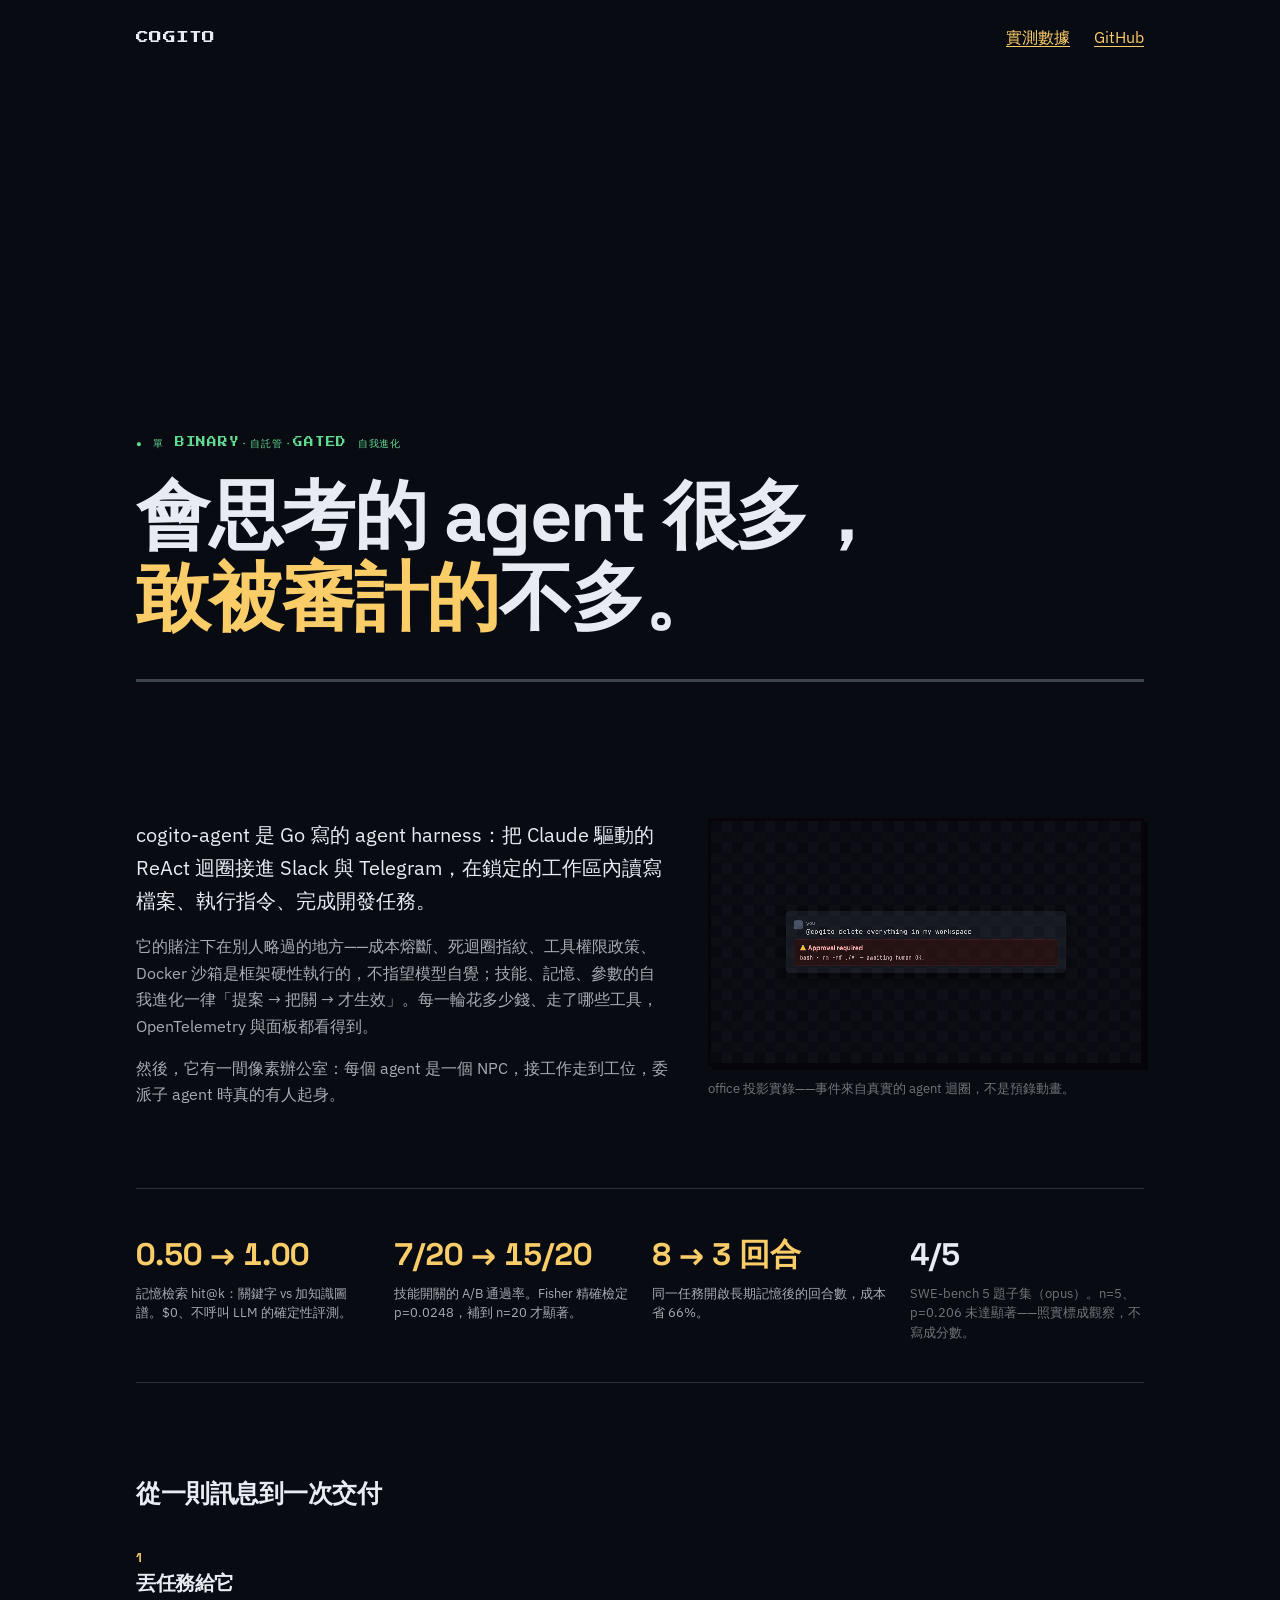
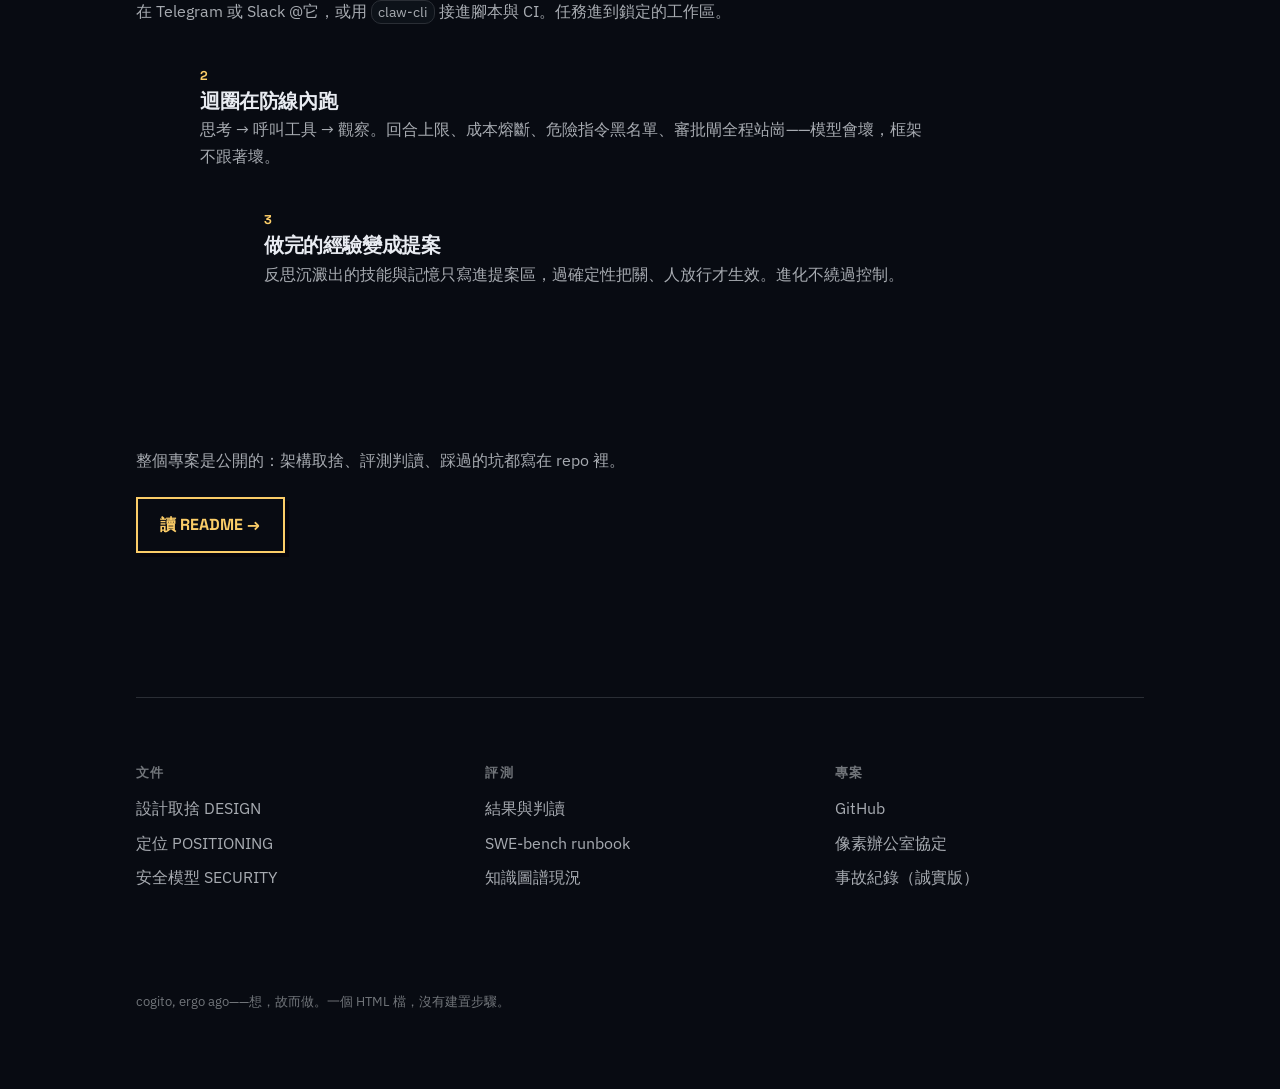
==== site/index.html @ 7ecd6b80 "feat(site): GitHub Pages 落地頁——studied-DNA 自 munderdiffl.in，內容全是實測數字 hallmark study 流程：抓官網 HTML + 54K" ====
<!DOCTYPE html>
<html lang="zh-Hant">
<head>
<meta charset="utf-8">
<meta name="viewport" content="width=device-width, initial-scale=1, viewport-fit=cover">
<title>cogito-agent — 想，故而做</title>
<meta name="description" content="Go 寫的單 binary 自託管 agent harness：安全控制與可觀測評測見長，Slack/Telegram 進駐，附像素辦公室投影。">
<link rel="icon" href="assets/avatar.png">
<link rel="preconnect" href="https://fonts.googleapis.com">
<link rel="preconnect" href="https://fonts.gstatic.com" crossorigin>
<link href="https://fonts.googleapis.com/css2?family=Space+Grotesk:wght@500;700&family=IBM+Plex+Sans:ital,wght@0,400;0,600;1,400&family=Press+Start+2P&display=swap" rel="stylesheet">
<link rel="stylesheet" href="tokens.css">
<style>
/* Hallmark · macrostructure: Marquee Hero · theme: studied-DNA (source: https://munderdiffl.in/)
 * 完整 stamp 見 tokens.css 頂部 */
* { box-sizing: border-box; }
html { overflow-x: clip; }
body {
  overflow-x: clip;
  margin: 0;
  background: var(--color-paper);
  color: var(--color-ink);
  font-family: var(--font-body);
  font-weight: 400;
  font-size: var(--text-base);
  line-height: 1.65;
}
.wrap { max-width: var(--maxw); margin-inline: auto; padding-inline: var(--page-gutter); }
a { color: var(--color-accent); text-decoration-thickness: 1px; text-underline-offset: 3px; }
a:hover { color: var(--color-accent-deep); }
:focus-visible { outline: 2px solid var(--color-focus); outline-offset: 3px; }
img { max-width: 100%; height: auto; }
h1, h2, h3 { font-family: var(--font-display); letter-spacing: -0.02em; line-height: 1.12; text-wrap: balance; overflow-wrap: anywhere; min-width: 0; }

/* ── N1 導覽（本頁只有兩個目的地，N1 是誠實的選擇）── */
.nav { display: flex; align-items: center; justify-content: space-between; gap: var(--space-lg); padding-block: var(--space-lg); }
.wordmark { font-family: var(--font-outlier); font-size: var(--text-sm); color: var(--color-ink); text-decoration: none; letter-spacing: 0.02em; }
.wordmark:hover { color: var(--color-accent); }
.nav ul { display: flex; gap: var(--space-lg); list-style: none; margin: 0; padding: 0; }
.nav a { white-space: nowrap; }

/* ── Marquee hero：宣言即版面 ── */
.hero { min-height: 72dvh; display: grid; align-content: end; padding-block: var(--space-2xl) var(--space-xl); }
.hero .status { font-family: var(--font-outlier); font-size: 0.6rem; color: var(--color-ok); letter-spacing: 0.08em; margin: 0 0 var(--space-lg); }
.hero h1 { font-size: var(--text-display); font-weight: 700; margin: 0; max-width: 22ch; }
.hero h1 em { font-style: normal; color: var(--color-accent); }
.rule-thick { border: 0; border-top: 3px solid var(--color-rule-strong); margin: var(--space-xl) 0 0; }

/* ── 定位 + demo ── */
.pitch { display: grid; gap: var(--space-xl); grid-template-columns: minmax(0, 1.1fr) minmax(0, 0.9fr); align-items: start; padding-block: var(--space-3xl) var(--space-2xl); }
.pitch p { max-width: 34em; margin: 0 0 var(--space-md); }
.pitch .lead { font-size: var(--text-md); color: var(--color-ink); }
.pitch .muted { color: var(--color-muted); }
.office { margin: 0; }
.office img { display: block; border: var(--px-border); box-shadow: var(--px-shadow); image-rendering: pixelated; border-radius: 0; }
.office figcaption { font-size: var(--text-sm); color: var(--color-faint); padding-top: var(--space-sm); }

/* ── T4 數據帶：真數字 + 保留註記 ── */
.stats { border-block: 1px solid var(--color-rule); padding-block: var(--space-xl); display: grid; grid-template-columns: repeat(4, minmax(0, 1fr)); gap: var(--space-lg); font-variant-numeric: tabular-nums; }
.stats b { display: block; font-family: var(--font-display); font-size: var(--text-xl); font-weight: 700; color: var(--color-ink); }
.stats .up { color: var(--color-accent); }
.stats span { display: block; font-size: var(--text-sm); color: var(--color-muted); margin-top: var(--space-2xs); line-height: 1.5; }
.stats .note { color: var(--color-faint); }

/* ── F4 三步驟（真序列，容許編號）── */
.steps-wrap { padding-block: var(--space-3xl); }
.steps-wrap h2 { font-size: var(--text-lg); margin: 0 0 var(--space-xl); }
.steps { list-style: none; margin: 0; padding: 0; display: grid; gap: var(--space-xl); }
.steps li { display: grid; gap: var(--space-2xs); max-width: 46em; }
.steps .stage { font-family: var(--font-display); font-weight: 700; color: var(--color-accent); font-size: var(--text-sm); letter-spacing: 0.04em; }
.steps h3 { font-size: var(--text-md); margin: 0; }
.steps p { margin: 0; color: var(--color-muted); }
.steps li:nth-child(2) { margin-inline-start: clamp(0rem, 6vw, 4rem); } /* 刻意不對齊：節奏不是模板 */
.steps li:nth-child(3) { margin-inline-start: clamp(0rem, 12vw, 8rem); }
.steps code { font-family: var(--font-body); background: var(--color-paper-2); border: 1px solid var(--color-rule); border-radius: var(--radius-sm); padding: 0.1em 0.4em; font-size: 0.9em; }

/* ── C1 CTA ── */
.cta-band { padding-block: var(--space-2xl) var(--space-4xl); display: grid; gap: var(--space-lg); justify-items: start; }
.cta-band p { margin: 0; color: var(--color-muted); max-width: 38em; }
.cta-outline { display: inline-flex; align-items: center; gap: 0.5em; padding: 0.8rem 1.4rem; min-height: 44px; border: 2px solid var(--color-accent); color: var(--color-accent); font-family: var(--font-display); font-weight: 700; text-decoration: none; white-space: nowrap; box-shadow: var(--px-shadow); transition: transform var(--dur-micro) var(--ease-out), background-color var(--dur-short) var(--ease-out); }
.cta-outline:hover { background: var(--color-accent-soft); color: var(--color-accent); transform: translateY(-1px); }
.cta-outline:active { transform: translateY(1px); }

/* ── Ft3 footer（真實文件 sitemap；無社群圖示列）── */
.foot { border-top: 1px solid var(--color-rule); padding-block: var(--space-2xl); display: grid; grid-template-columns: repeat(3, minmax(0, 1fr)); gap: var(--space-xl); }
.foot .caps { font-size: var(--text-sm); letter-spacing: 0.1em; text-transform: uppercase; color: var(--color-faint); margin: 0 0 var(--space-sm); font-weight: 600; }
.foot ul { list-style: none; margin: 0; padding: 0; display: grid; gap: var(--space-xs); }
.foot a { color: var(--color-muted); text-decoration: none; }
.foot a:hover { color: var(--color-accent); text-decoration: underline; }
.colophon { padding-block: var(--space-lg) var(--space-2xl); color: var(--color-faint); font-size: var(--text-sm); }

/* ── 一次開場 stagger（唯一的進場動畫）── */
.reveal { opacity: 0; transform: translateY(8px); animation: reveal var(--dur-long) var(--ease-out) forwards; animation-delay: calc(var(--i, 0) * 70ms); }
@keyframes reveal { to { opacity: 1; transform: none; } }
@media (prefers-reduced-motion: reduce) {
  *, *::before, *::after { animation-duration: 150ms !important; animation-iteration-count: 1 !important; transition-duration: 150ms !important; }
  .reveal { animation: reveal-r 150ms linear forwards; }
  @keyframes reveal-r { to { opacity: 1; transform: none; } }
}

/* ── 響應（320/375/414/768 驗過的收斂）── */
@media (max-width: 60rem) {
  .pitch { grid-template-columns: minmax(0, 1fr); }
  .stats { grid-template-columns: repeat(2, minmax(0, 1fr)); }
  .steps li:nth-child(2), .steps li:nth-child(3) { margin-inline-start: 0; }
}
@media (max-width: 40rem) {
  .hero { min-height: 60dvh; }
  .stats { grid-template-columns: minmax(0, 1fr); }
  .foot { grid-template-columns: minmax(0, 1fr); }
  .nav ul { gap: var(--space-md); }
}
</style>
</head>
<body>
<header class="wrap">
  <nav class="nav" aria-label="主導覽">
    <a class="wordmark" href="#top">COGITO</a>
    <ul>
      <li><a href="#eval">實測數據</a></li>
      <li><a href="https://github.com/SIMPLYBOYS/cogito-agent">GitHub</a></li>
    </ul>
  </nav>
</header>

<main id="top">
  <section class="hero wrap reveal" style="--i:0">
    <p class="status">● 單 BINARY・自託管・GATED 自我進化</p>
    <h1>會思考的 agent 很多，<br><em>敢被審計的</em>不多。</h1>
    <hr class="rule-thick">
  </section>

  <section class="pitch wrap">
    <div class="reveal" style="--i:1">
      <p class="lead">cogito-agent 是 Go 寫的 agent harness：把 Claude 驅動的 ReAct 迴圈接進 Slack 與 Telegram，在鎖定的工作區內讀寫檔案、執行指令、完成開發任務。</p>
      <p class="muted">它的賭注下在別人略過的地方——成本熔斷、死迴圈指紋、工具權限政策、Docker 沙箱是框架硬性執行的，不指望模型自覺；技能、記憶、參數的自我進化一律「提案 → 把關 → 才生效」。每一輪花多少錢、走了哪些工具，OpenTelemetry 與面板都看得到。</p>
      <p class="muted">然後，它有一間像素辦公室：每個 agent 是一個 NPC，接工作走到工位，委派子 agent 時真的有人起身。</p>
    </div>
    <figure class="office reveal" style="--i:2">
      <img src="assets/brag.gif" alt="像素辦公室投影：多個 NPC 員工在辦公室內走動、入座工位、開會" width="820" height="461" loading="lazy">
      <figcaption>office 投影實錄——事件來自真實的 agent 迴圈，不是預錄動畫。</figcaption>
    </figure>
  </section>

  <section id="eval" class="wrap">
    <div class="stats reveal" style="--i:3">
      <div><b class="up">0.50 → 1.00</b><span>記憶檢索 hit@k：關鍵字 vs 加知識圖譜。$0、不呼叫 LLM 的確定性評測。</span></div>
      <div><b class="up">7/20 → 15/20</b><span>技能開關的 A/B 通過率。Fisher 精確檢定 p=0.0248，補到 n=20 才顯著。</span></div>
      <div><b class="up">8 → 3 回合</b><span>同一任務開啟長期記憶後的回合數，成本省 66%。</span></div>
      <div><b>4/5</b><span class="note">SWE-bench 5 題子集（opus）。n=5、p=0.206 未達顯著——照實標成觀察，不寫成分數。</span></div>
    </div>
  </section>

  <section class="steps-wrap wrap">
    <h2 class="reveal" style="--i:4">從一則訊息到一次交付</h2>
    <ol class="steps">
      <li class="reveal" style="--i:5"><span class="stage">1</span><h3>丟任務給它</h3><p>在 Telegram 或 Slack @它，或用 <code>claw-cli</code> 接進腳本與 CI。任務進到鎖定的工作區。</p></li>
      <li class="reveal" style="--i:6"><span class="stage">2</span><h3>迴圈在防線內跑</h3><p>思考 → 呼叫工具 → 觀察。回合上限、成本熔斷、危險指令黑名單、審批閘全程站崗——模型會壞，框架不跟著壞。</p></li>
      <li class="reveal" style="--i:7"><span class="stage">3</span><h3>做完的經驗變成提案</h3><p>反思沉澱出的技能與記憶只寫進提案區，過確定性把關、人放行才生效。進化不繞過控制。</p></li>
    </ol>
  </section>

  <section class="cta-band wrap">
    <p class="reveal" style="--i:8">整個專案是公開的：架構取捨、評測判讀、踩過的坑都寫在 repo 裡。</p>
    <a class="cta-outline reveal" style="--i:9" href="https://github.com/SIMPLYBOYS/cogito-agent">讀 README →</a>
  </section>
</main>

<footer class="wrap">
  <div class="foot">
    <div>
      <p class="caps">文件</p>
      <ul>
        <li><a href="https://github.com/SIMPLYBOYS/cogito-agent/blob/main/DESIGN.md">設計取捨 DESIGN</a></li>
        <li><a href="https://github.com/SIMPLYBOYS/cogito-agent/blob/main/POSITIONING.md">定位 POSITIONING</a></li>
        <li><a href="https://github.com/SIMPLYBOYS/cogito-agent/blob/main/SECURITY.md">安全模型 SECURITY</a></li>
      </ul>
    </div>
    <div>
      <p class="caps">評測</p>
      <ul>
        <li><a href="https://github.com/SIMPLYBOYS/cogito-agent/blob/main/docs/eval-results.md">結果與判讀</a></li>
        <li><a href="https://github.com/SIMPLYBOYS/cogito-agent/blob/main/docs/swebench-runbook.md">SWE-bench runbook</a></li>
        <li><a href="https://github.com/SIMPLYBOYS/cogito-agent/blob/main/docs/kg-status.md">知識圖譜現況</a></li>
      </ul>
    </div>
    <div>
      <p class="caps">專案</p>
      <ul>
        <li><a href="https://github.com/SIMPLYBOYS/cogito-agent">GitHub</a></li>
        <li><a href="https://github.com/SIMPLYBOYS/cogito-agent/blob/main/docs/office-protocol.md">像素辦公室協定</a></li>
        <li><a href="https://github.com/SIMPLYBOYS/cogito-agent/blob/main/docs/incident-blacklist-bypass.md">事故紀錄（誠實版）</a></li>
      </ul>
    </div>
  </div>
  <p class="colophon wrap-inner">cogito, ergo ago——想，故而做。一個 HTML 檔，沒有建置步驟。</p>
</footer>
</body>
</html>
---- site/tokens.css ----
/* Hallmark · macrostructure: Marquee Hero · H1 knobs: size=xl, alignment=left-bias, underlay=rule-below
 * nav: N1 (2 destinations) · footer: Ft3 (genuine doc sitemap) · sections: T4 + F4 + C1
 * theme: studied-DNA (source: url) · source-url: https://munderdiffl.in/
 * observed-fonts: Space Grotesk + Inter + JetBrains Mono + pixel trio → 收斂為 Space Grotesk + IBM Plex Sans + Press Start 2P (2+1)
 * observed-paper: #0A0D14 → oklch(15% 0.015 260) · observed-accent: #FFCA54 → oklch(87% 0.13 85)
 * rhythm: unknown (URL mode) · studied: yes · DNA-source: public reference for user's own project
 * Hallmark · pre-emit critique: P4 H4 E4 S5 R4 V4
 */
:root {
  color-scheme: dark;
  /* 紙面層（DNA 深藍黑，OKLCH 化） */
  --color-paper:    oklch(15% 0.015 260);
  --color-paper-2:  oklch(18% 0.016 260);
  --color-paper-3:  oklch(22% 0.018 260);
  --color-rule:     oklch(30% 0.014 260);
  --color-rule-strong: oklch(38% 0.016 260);
  --color-ink:      oklch(94% 0.008 260);
  --color-muted:    oklch(74% 0.010 260);
  --color-faint:    oklch(56% 0.010 260);
  /* 琥珀錨點（DNA #FFCA54） */
  --color-accent:      oklch(87% 0.130 85);
  --color-accent-deep: oklch(78% 0.140 80);
  --color-accent-ink:  oklch(17% 0.020 85);
  --color-accent-soft: oklch(87% 0.130 85 / 0.10);
  --color-accent-line: oklch(87% 0.130 85 / 0.38);
  --color-ok:          oklch(80% 0.150 155);
  --color-focus:       oklch(87% 0.150 85);
  /* 像素手法：硬偏移影（DNA 的 3px 3px 0）與粗邊 */
  --px-border: 3px solid oklch(12% 0.02 300);
  --px-shadow: 4px 4px 0 oklch(12% 0.02 300 / 0.9);
  /* 字型（2+1；outlier 僅 wordmark + 狀態章） */
  --font-display: "Space Grotesk", ui-sans-serif, system-ui, sans-serif;
  --font-body:    "IBM Plex Sans", ui-sans-serif, system-ui, sans-serif;
  --font-outlier: "Press Start 2P", monospace;
  /* 字級（1.25 比例；display 遵守 ≤5.25rem 上限） */
  --text-sm:   0.8rem;
  --text-base: 1rem;
  --text-md:   1.25rem;
  --text-lg:   1.5625rem;
  --text-xl:   1.9531rem;
  --text-2xl:  2.4414rem;
  --text-display: clamp(2.5rem, 4.5vw + 1rem, 5rem);
  /* 空間（4pt） */
  --space-2xs: 0.25rem; --space-xs: 0.5rem; --space-sm: 0.75rem; --space-md: 1rem;
  --space-lg: 1.5rem; --space-xl: 2.5rem; --space-2xl: 4rem; --space-3xl: 6rem; --space-4xl: 9rem;
  /* 動效 */
  --ease-out: cubic-bezier(0.16, 1, 0.3, 1);
  --ease-in:  cubic-bezier(0.7, 0, 0.84, 0);
  --dur-micro: 120ms; --dur-short: 220ms; --dur-long: 420ms;
  --radius: 14px; --radius-sm: 10px;
  --maxw: 68rem; --page-gutter: clamp(1rem, 4vw, 2.5rem);
  --z-base: 1; --z-sticky: 200;
}
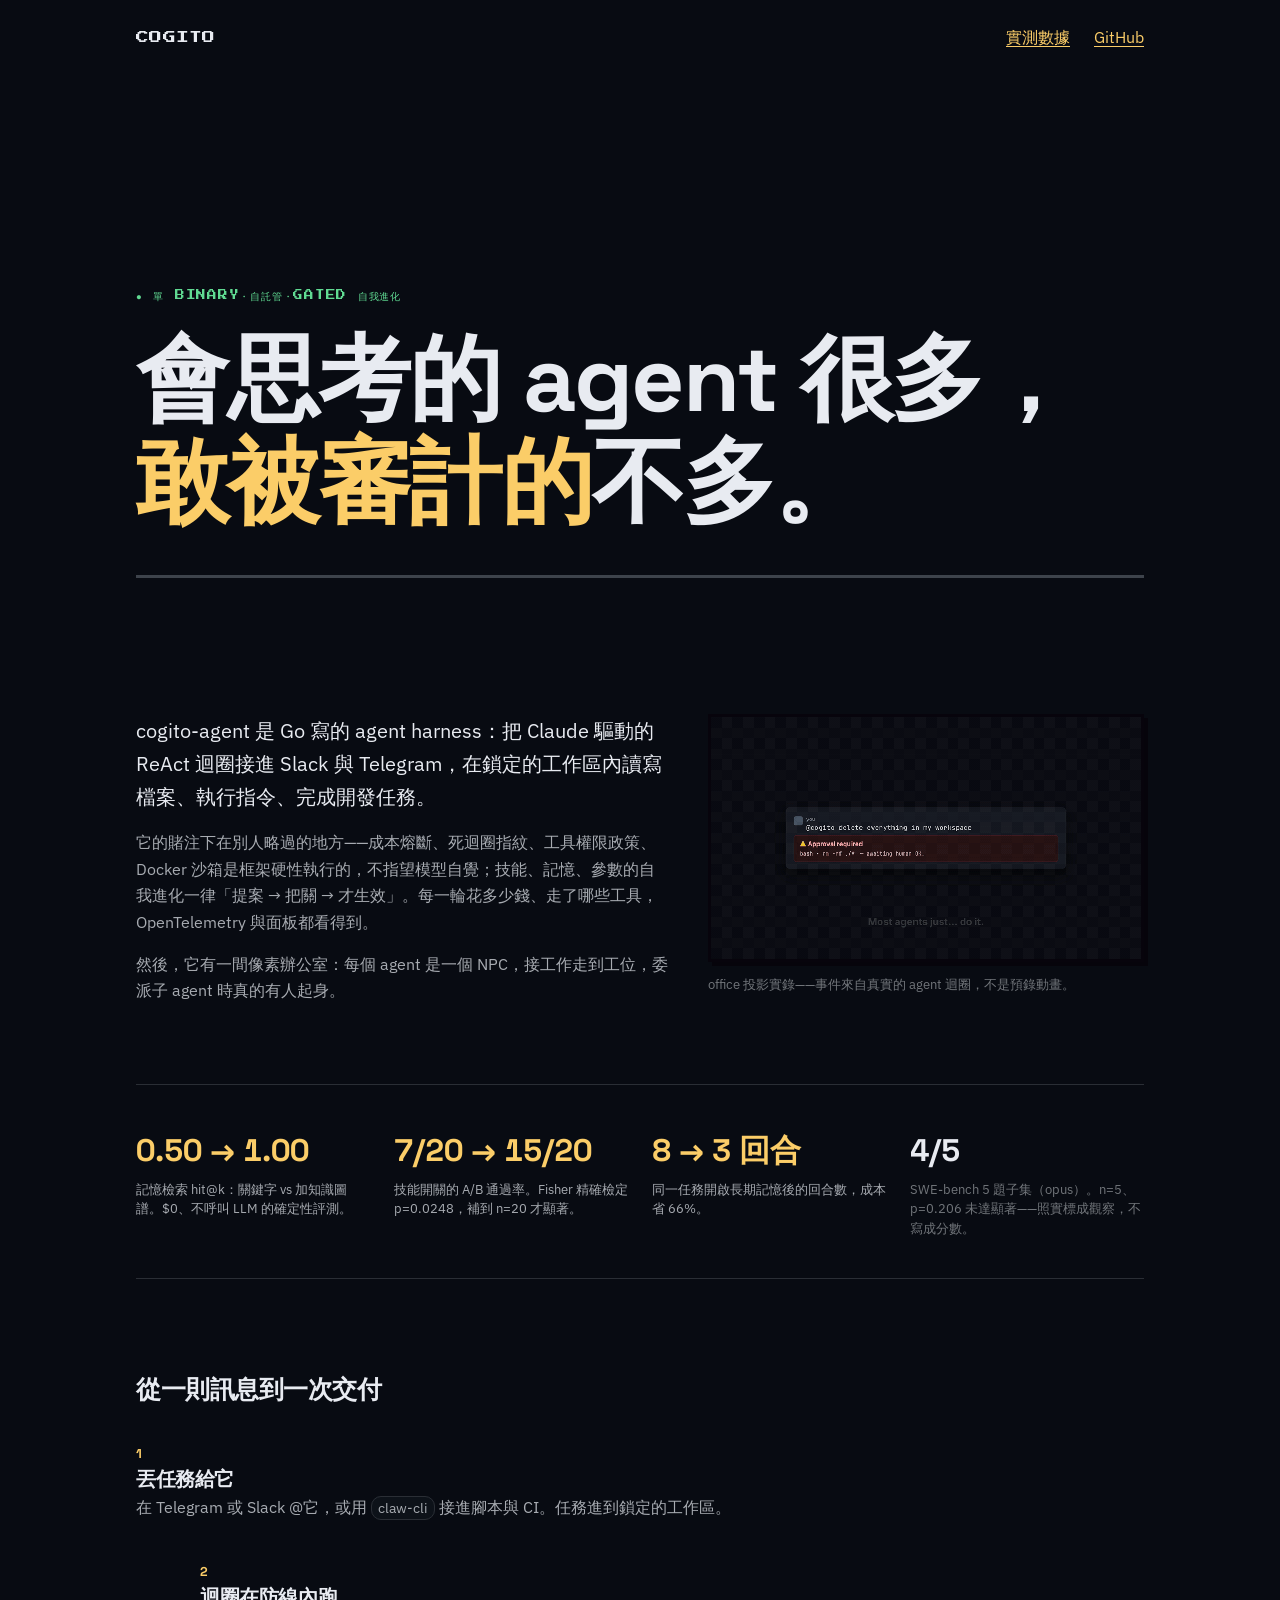
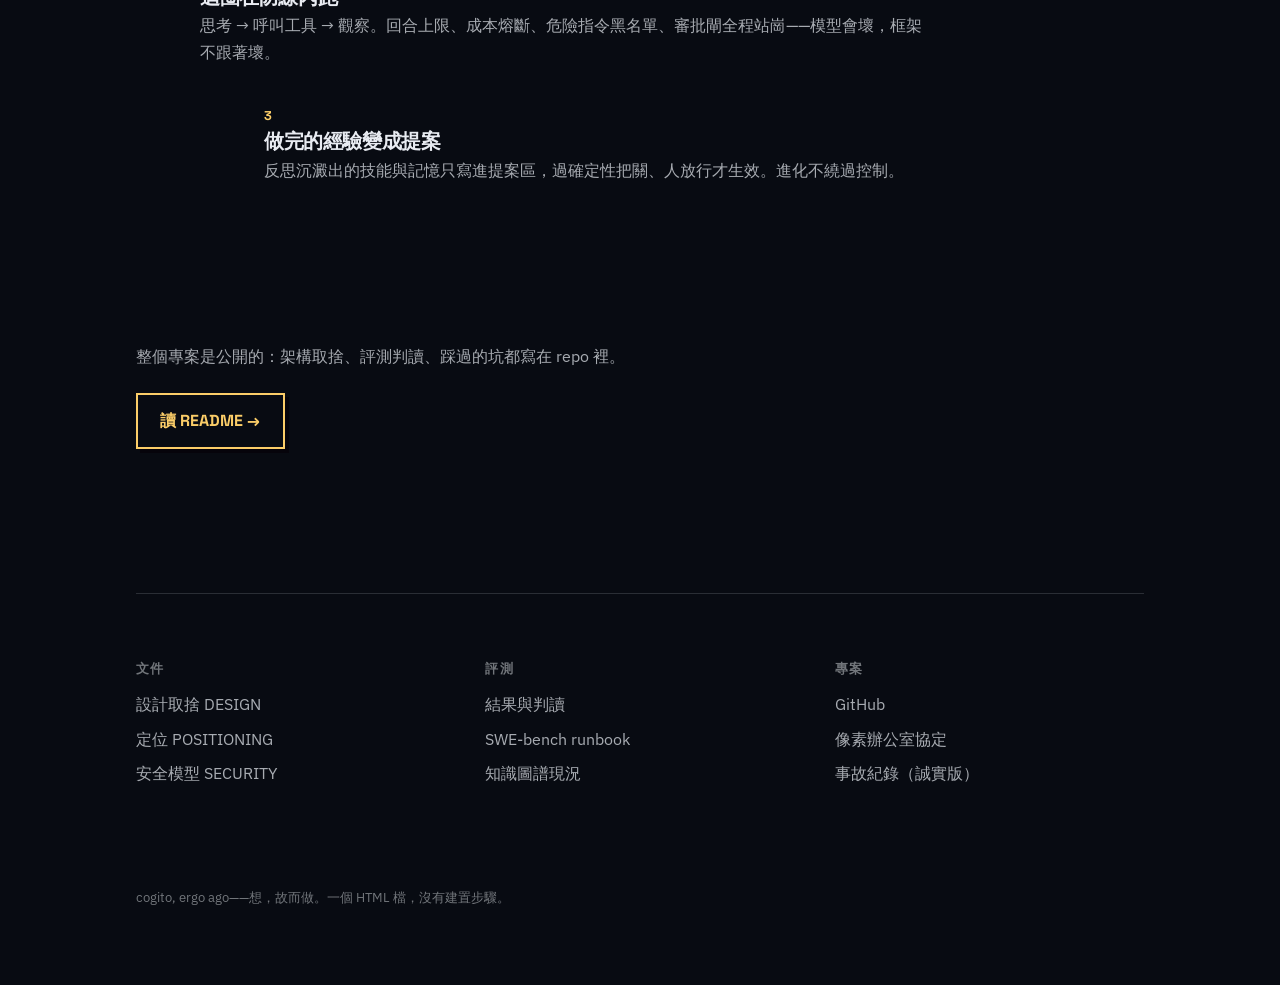
==== commit e99d5790: "fix(site): hero 的虛空——高度加上限、宣言字級放大到 marquee 尺度 實機截圖抓到：72dvh + 內容貼底在高視窗撐出整片留白，而字級被 5rem 上限鎖住 填不滿摺頁。改 m" ====
--- a/site/index.html
+++ b/site/index.html
@@ -40,9 +40,11 @@
 .nav a { white-space: nowrap; }
 
 /* ── Marquee hero：宣言即版面 ── */
-.hero { min-height: 72dvh; display: grid; align-content: end; padding-block: var(--space-2xl) var(--space-xl); }
+.hero { min-height: min(62dvh, 34rem); display: grid; align-content: end; padding-block: var(--space-2xl) var(--space-xl); }
+/* 高視窗上 72dvh 會在導覽與標題之間撐出整片虛空（實機截圖抓到的）——
+   高度上限讓留白停在「刻意」的量；字級同步放大，宣言才真的佔住摺頁。 */
 .hero .status { font-family: var(--font-outlier); font-size: 0.6rem; color: var(--color-ok); letter-spacing: 0.08em; margin: 0 0 var(--space-lg); }
-.hero h1 { font-size: var(--text-display); font-weight: 700; margin: 0; max-width: 22ch; }
+.hero h1 { font-size: var(--text-display-hero); font-weight: 700; margin: 0; max-width: 22ch; }
 .hero h1 em { font-style: normal; color: var(--color-accent); }
 .rule-thick { border: 0; border-top: 3px solid var(--color-rule-strong); margin: var(--space-xl) 0 0; }
 
@@ -105,7 +107,7 @@
   .steps li:nth-child(2), .steps li:nth-child(3) { margin-inline-start: 0; }
 }
 @media (max-width: 40rem) {
-  .hero { min-height: 60dvh; }
+  .hero { min-height: min(52dvh, 26rem); }
   .stats { grid-template-columns: minmax(0, 1fr); }
   .foot { grid-template-columns: minmax(0, 1fr); }
   .nav ul { gap: var(--space-md); }
--- a/site/tokens.css
+++ b/site/tokens.css
@@ -40,6 +40,8 @@
   --text-xl:   1.9531rem;
   --text-2xl:  2.4414rem;
   --text-display: clamp(2.5rem, 4.5vw + 1rem, 5rem);
+  /* marquee 宣言專用：兩行各 ≤11 字的短句，允許到 6.75rem（單行短宣言的例外條款）。 */
+  --text-display-hero: clamp(2.75rem, 6vw + 1rem, 6.75rem);
   /* 空間（4pt） */
   --space-2xs: 0.25rem; --space-xs: 0.5rem; --space-sm: 0.75rem; --space-md: 1rem;
   --space-lg: 1.5rem; --space-xl: 2.5rem; --space-2xl: 4rem; --space-3xl: 6rem; --space-4xl: 9rem;
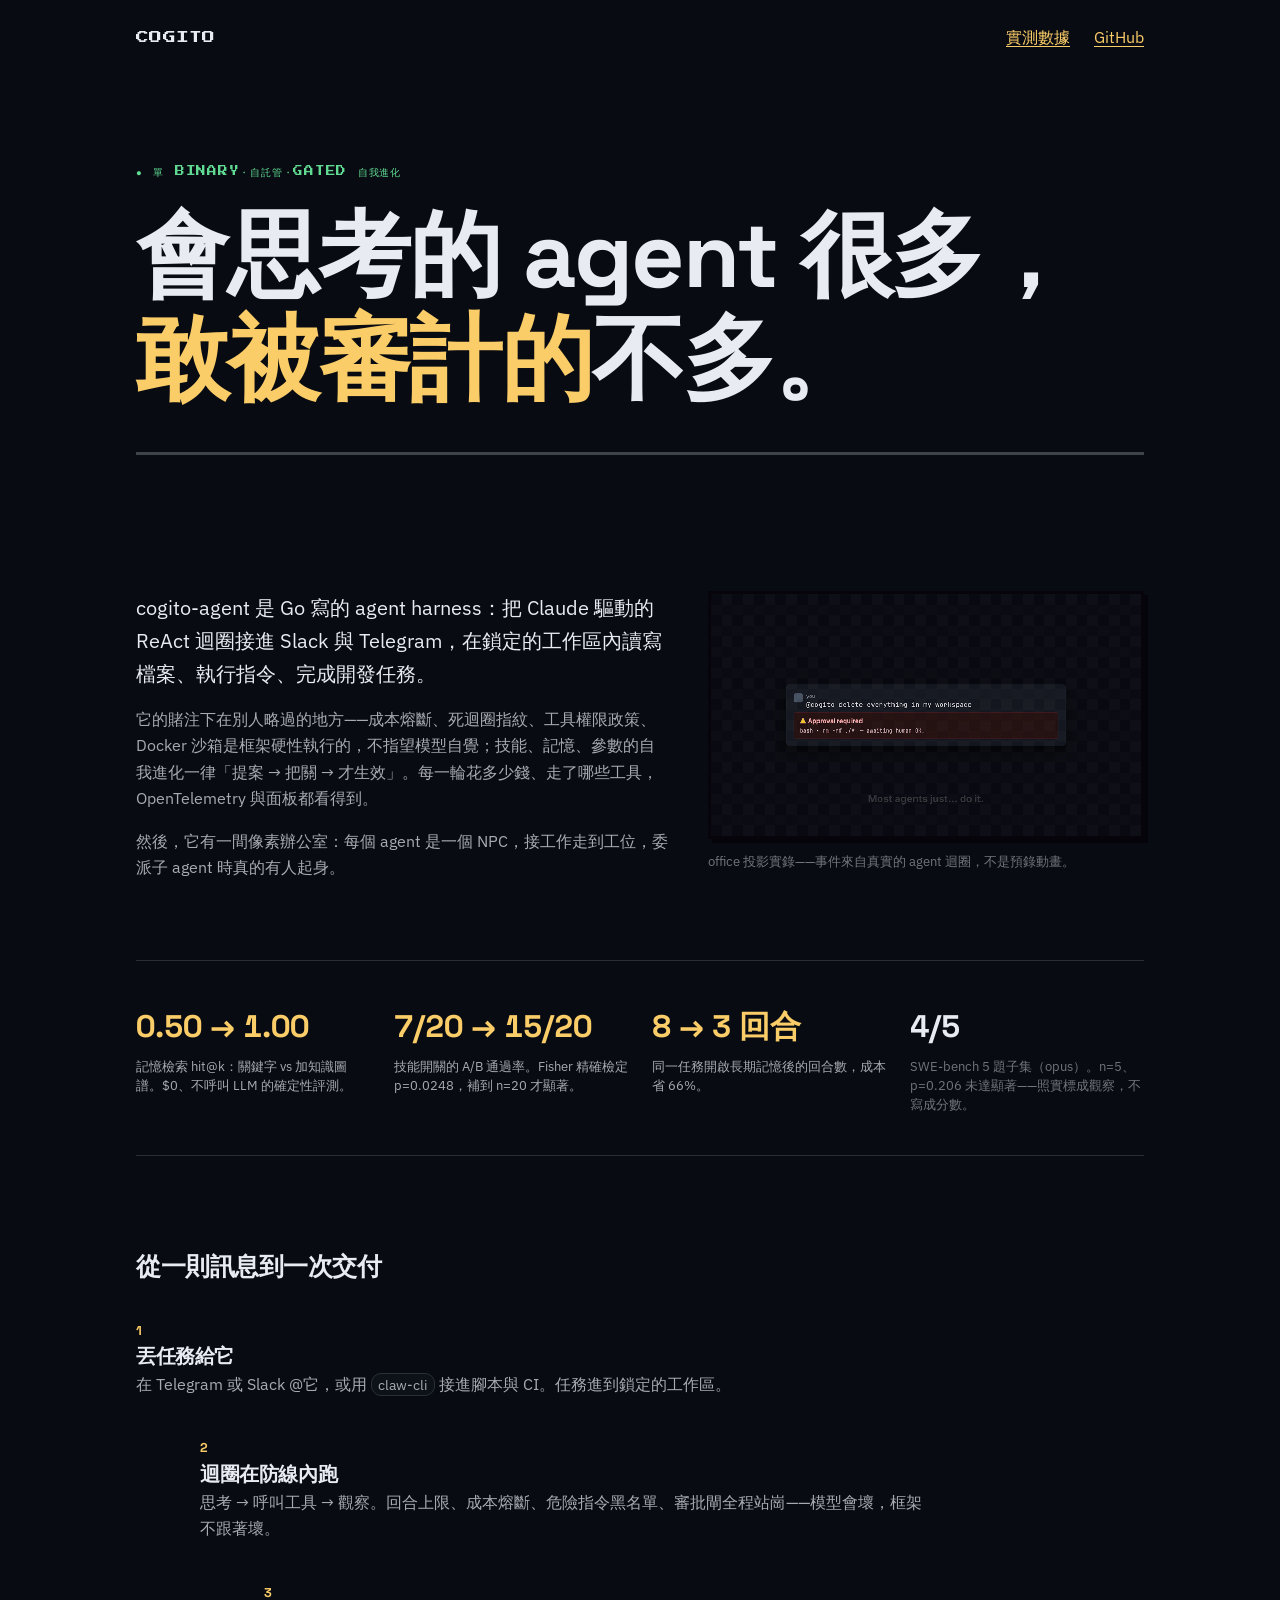
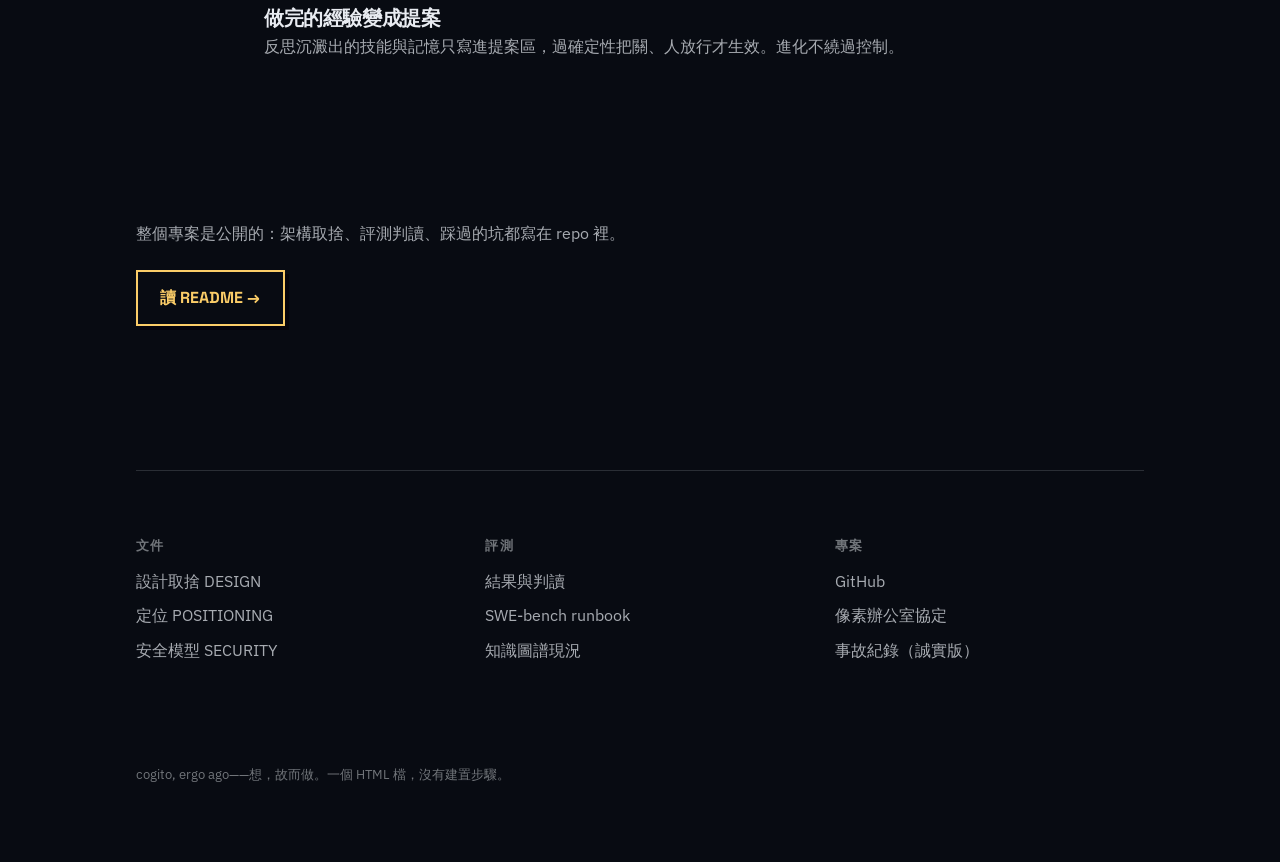
==== commit 6ae8f2eb: "fix(site): 移除 hero 的貼底錨定——導覽與標題之間不再有整片黑色虛空 使用者第二次截圖確認要的不是縮小留白而是拿掉那塊虛空。min-height + align-content:end" ====
--- a/site/index.html
+++ b/site/index.html
@@ -40,9 +40,9 @@
 .nav a { white-space: nowrap; }
 
 /* ── Marquee hero：宣言即版面 ── */
-.hero { min-height: min(62dvh, 34rem); display: grid; align-content: end; padding-block: var(--space-2xl) var(--space-xl); }
-/* 高視窗上 72dvh 會在導覽與標題之間撐出整片虛空（實機截圖抓到的）——
-   高度上限讓留白停在「刻意」的量；字級同步放大，宣言才真的佔住摺頁。 */
+/* 使用者兩次實機截圖都點名導覽與標題之間的黑色虛空——「貼底錨定」在高視窗上
+   就是會產生它，改成【內容驅動】：標題距導覽只留一段固定範圍的呼吸，不再吃滿視窗。 */
+.hero { padding-block: clamp(3rem, 10dvh, 6.5rem) var(--space-xl); }
 .hero .status { font-family: var(--font-outlier); font-size: 0.6rem; color: var(--color-ok); letter-spacing: 0.08em; margin: 0 0 var(--space-lg); }
 .hero h1 { font-size: var(--text-display-hero); font-weight: 700; margin: 0; max-width: 22ch; }
 .hero h1 em { font-style: normal; color: var(--color-accent); }
@@ -107,7 +107,6 @@
   .steps li:nth-child(2), .steps li:nth-child(3) { margin-inline-start: 0; }
 }
 @media (max-width: 40rem) {
-  .hero { min-height: min(52dvh, 26rem); }
   .stats { grid-template-columns: minmax(0, 1fr); }
   .foot { grid-template-columns: minmax(0, 1fr); }
   .nav ul { gap: var(--space-md); }
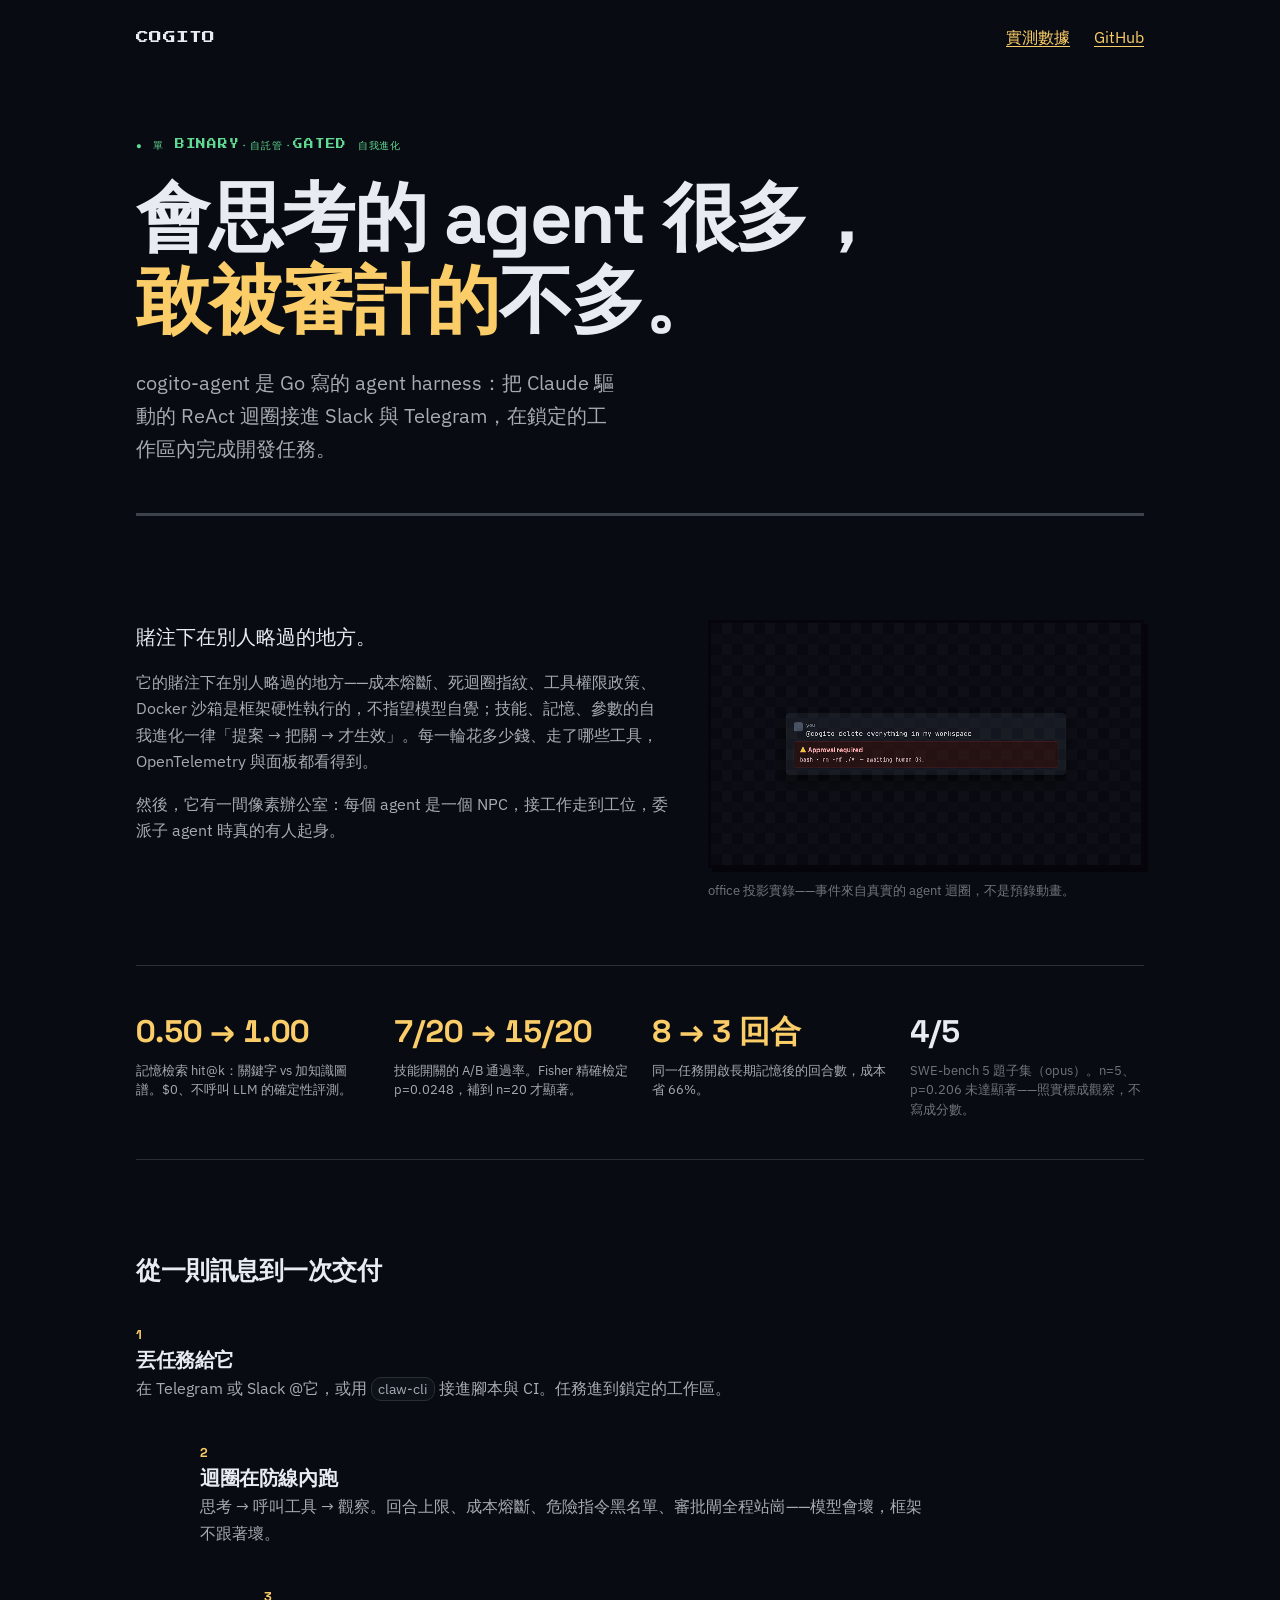
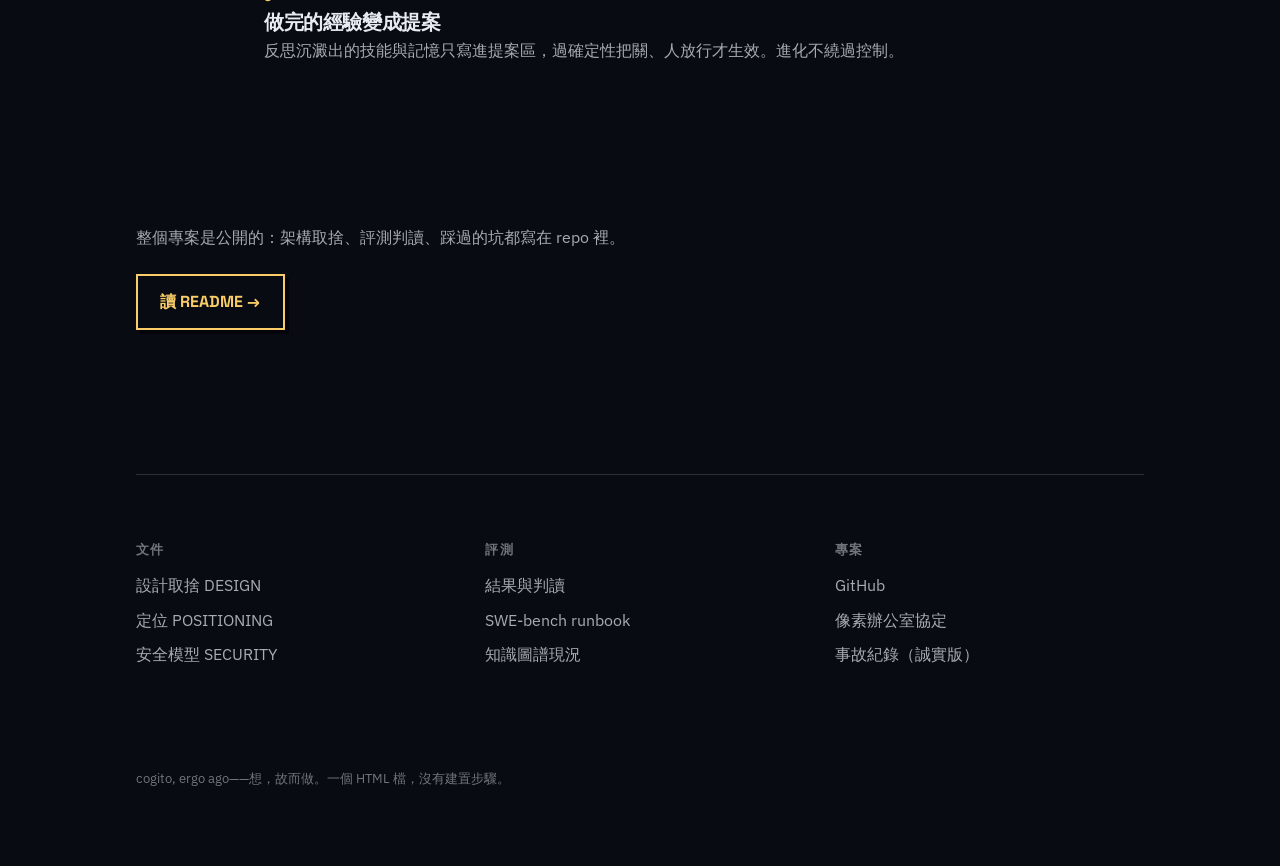
==== commit d37c3ac1: "refactor(site): header 第三版——完整頭部組合，tokens 內聯根治快取錯位 使用者截圖抓到標題崩成 1rem：index.html 已更新但 tokens.css 被快取（P" ====
--- a/site/index.html
+++ b/site/index.html
@@ -9,10 +9,65 @@
 <link rel="preconnect" href="https://fonts.googleapis.com">
 <link rel="preconnect" href="https://fonts.gstatic.com" crossorigin>
 <link href="https://fonts.googleapis.com/css2?family=Space+Grotesk:wght@500;700&family=IBM+Plex+Sans:ital,wght@0,400;0,600;1,400&family=Press+Start+2P&display=swap" rel="stylesheet">
-<link rel="stylesheet" href="tokens.css">
 <style>
+/* ── tokens（內聯：單一檔案＝不可能版本錯位）── */
+/* Hallmark · macrostructure: Marquee Hero · H1 knobs: size=xl, alignment=left-bias, underlay=rule-below
+ * nav: N1 (2 destinations) · footer: Ft3 (genuine doc sitemap) · sections: T4 + F4 + C1
+ * theme: studied-DNA (source: url) · source-url: https://munderdiffl.in/
+ * observed-fonts: Space Grotesk + Inter + JetBrains Mono + pixel trio → 收斂為 Space Grotesk + IBM Plex Sans + Press Start 2P (2+1)
+ * observed-paper: #0A0D14 → oklch(15% 0.015 260) · observed-accent: #FFCA54 → oklch(87% 0.13 85)
+ * rhythm: unknown (URL mode) · studied: yes · DNA-source: public reference for user's own project
+ * Hallmark · pre-emit critique: P4 H4 E4 S5 R4 V4
+ */
+:root {
+  color-scheme: dark;
+  /* 紙面層（DNA 深藍黑，OKLCH 化） */
+  --color-paper:    oklch(15% 0.015 260);
+  --color-paper-2:  oklch(18% 0.016 260);
+  --color-paper-3:  oklch(22% 0.018 260);
+  --color-rule:     oklch(30% 0.014 260);
+  --color-rule-strong: oklch(38% 0.016 260);
+  --color-ink:      oklch(94% 0.008 260);
+  --color-muted:    oklch(74% 0.010 260);
+  --color-faint:    oklch(56% 0.010 260);
+  /* 琥珀錨點（DNA #FFCA54） */
+  --color-accent:      oklch(87% 0.130 85);
+  --color-accent-deep: oklch(78% 0.140 80);
+  --color-accent-ink:  oklch(17% 0.020 85);
+  --color-accent-soft: oklch(87% 0.130 85 / 0.10);
+  --color-accent-line: oklch(87% 0.130 85 / 0.38);
+  --color-ok:          oklch(80% 0.150 155);
+  --color-focus:       oklch(87% 0.150 85);
+  /* 像素手法：硬偏移影（DNA 的 3px 3px 0）與粗邊 */
+  --px-border: 3px solid oklch(12% 0.02 300);
+  --px-shadow: 4px 4px 0 oklch(12% 0.02 300 / 0.9);
+  /* 字型（2+1；outlier 僅 wordmark + 狀態章） */
+  --font-display: "Space Grotesk", ui-sans-serif, system-ui, sans-serif;
+  --font-body:    "IBM Plex Sans", ui-sans-serif, system-ui, sans-serif;
+  --font-outlier: "Press Start 2P", monospace;
+  /* 字級（1.25 比例；display 遵守 ≤5.25rem 上限） */
+  --text-sm:   0.8rem;
+  --text-base: 1rem;
+  --text-md:   1.25rem;
+  --text-lg:   1.5625rem;
+  --text-xl:   1.9531rem;
+  --text-2xl:  2.4414rem;
+  --text-display: clamp(2.75rem, 4.5vw + 1rem, 5.25rem);
+  /* 空間（4pt） */
+  --space-2xs: 0.25rem; --space-xs: 0.5rem; --space-sm: 0.75rem; --space-md: 1rem;
+  --space-lg: 1.5rem; --space-xl: 2.5rem; --space-2xl: 4rem; --space-3xl: 6rem; --space-4xl: 9rem;
+  /* 動效 */
+  --ease-out: cubic-bezier(0.16, 1, 0.3, 1);
+  --ease-in:  cubic-bezier(0.7, 0, 0.84, 0);
+  --dur-micro: 120ms; --dur-short: 220ms; --dur-long: 420ms;
+  --radius: 14px; --radius-sm: 10px;
+  --maxw: 68rem; --page-gutter: clamp(1rem, 4vw, 2.5rem);
+  --z-base: 1; --z-sticky: 200;
+}
+
+/* ── 頁面 ── */
 /* Hallmark · macrostructure: Marquee Hero · theme: studied-DNA (source: https://munderdiffl.in/)
- * 完整 stamp 見 tokens.css 頂部 */
+ * 完整 stamp 見上方內聯 tokens 區塊頂部 */
 * { box-sizing: border-box; }
 html { overflow-x: clip; }
 body {
@@ -40,16 +95,18 @@
 .nav a { white-space: nowrap; }
 
 /* ── Marquee hero：宣言即版面 ── */
-/* 使用者兩次實機截圖都點名導覽與標題之間的黑色虛空——「貼底錨定」在高視窗上
-   就是會產生它，改成【內容驅動】：標題距導覽只留一段固定範圍的呼吸，不再吃滿視窗。 */
-.hero { padding-block: clamp(3rem, 10dvh, 6.5rem) var(--space-xl); }
-.hero .status { font-family: var(--font-outlier); font-size: 0.6rem; color: var(--color-ok); letter-spacing: 0.08em; margin: 0 0 var(--space-lg); }
-.hero h1 { font-size: var(--text-display-hero); font-weight: 700; margin: 0; max-width: 22ch; }
+/* header refactor（第三版，使用者裁決）：拋棄 marquee 的「宣言貼底＋視窗高留白」概念，
+   改成完整的頭部組合——狀態章 → 大標 → 引言。內容驅動、緊湊、無人造虛空。
+   （前一版還踩過 tokens.css 快取錯位讓 var() 失效、標題崩回 1rem——tokens 已內聯根治。） */
+.hero { padding-block: clamp(2.5rem, 7dvh, 4.5rem) var(--space-xl); display: grid; gap: var(--space-lg); justify-items: start; }
+.hero .status { font-family: var(--font-outlier); font-size: 0.6rem; color: var(--color-ok); letter-spacing: 0.08em; margin: 0; }
+.hero h1 { font-size: var(--text-display); font-weight: 700; margin: 0; max-width: 22ch; }
+.hero .lede { font-size: var(--text-md); color: var(--color-muted); max-width: 40ch; margin: 0; }
 .hero h1 em { font-style: normal; color: var(--color-accent); }
-.rule-thick { border: 0; border-top: 3px solid var(--color-rule-strong); margin: var(--space-xl) 0 0; }
+.rule-thick { border: 0; border-top: 3px solid var(--color-rule-strong); margin: var(--space-lg) 0 0; width: 100%; }
 
 /* ── 定位 + demo ── */
-.pitch { display: grid; gap: var(--space-xl); grid-template-columns: minmax(0, 1.1fr) minmax(0, 0.9fr); align-items: start; padding-block: var(--space-3xl) var(--space-2xl); }
+.pitch { display: grid; gap: var(--space-xl); grid-template-columns: minmax(0, 1.1fr) minmax(0, 0.9fr); align-items: start; padding-block: var(--space-2xl); }
 .pitch p { max-width: 34em; margin: 0 0 var(--space-md); }
 .pitch .lead { font-size: var(--text-md); color: var(--color-ink); }
 .pitch .muted { color: var(--color-muted); }
@@ -128,12 +185,13 @@
   <section class="hero wrap reveal" style="--i:0">
     <p class="status">● 單 BINARY・自託管・GATED 自我進化</p>
     <h1>會思考的 agent 很多，<br><em>敢被審計的</em>不多。</h1>
+    <p class="lede">cogito-agent 是 Go 寫的 agent harness：把 Claude 驅動的 ReAct 迴圈接進 Slack 與 Telegram，在鎖定的工作區內完成開發任務。</p>
     <hr class="rule-thick">
   </section>
 
   <section class="pitch wrap">
     <div class="reveal" style="--i:1">
-      <p class="lead">cogito-agent 是 Go 寫的 agent harness：把 Claude 驅動的 ReAct 迴圈接進 Slack 與 Telegram，在鎖定的工作區內讀寫檔案、執行指令、完成開發任務。</p>
+      <p class="lead">賭注下在別人略過的地方。</p>
       <p class="muted">它的賭注下在別人略過的地方——成本熔斷、死迴圈指紋、工具權限政策、Docker 沙箱是框架硬性執行的，不指望模型自覺；技能、記憶、參數的自我進化一律「提案 → 把關 → 才生效」。每一輪花多少錢、走了哪些工具，OpenTelemetry 與面板都看得到。</p>
       <p class="muted">然後，它有一間像素辦公室：每個 agent 是一個 NPC，接工作走到工位，委派子 agent 時真的有人起身。</p>
     </div>
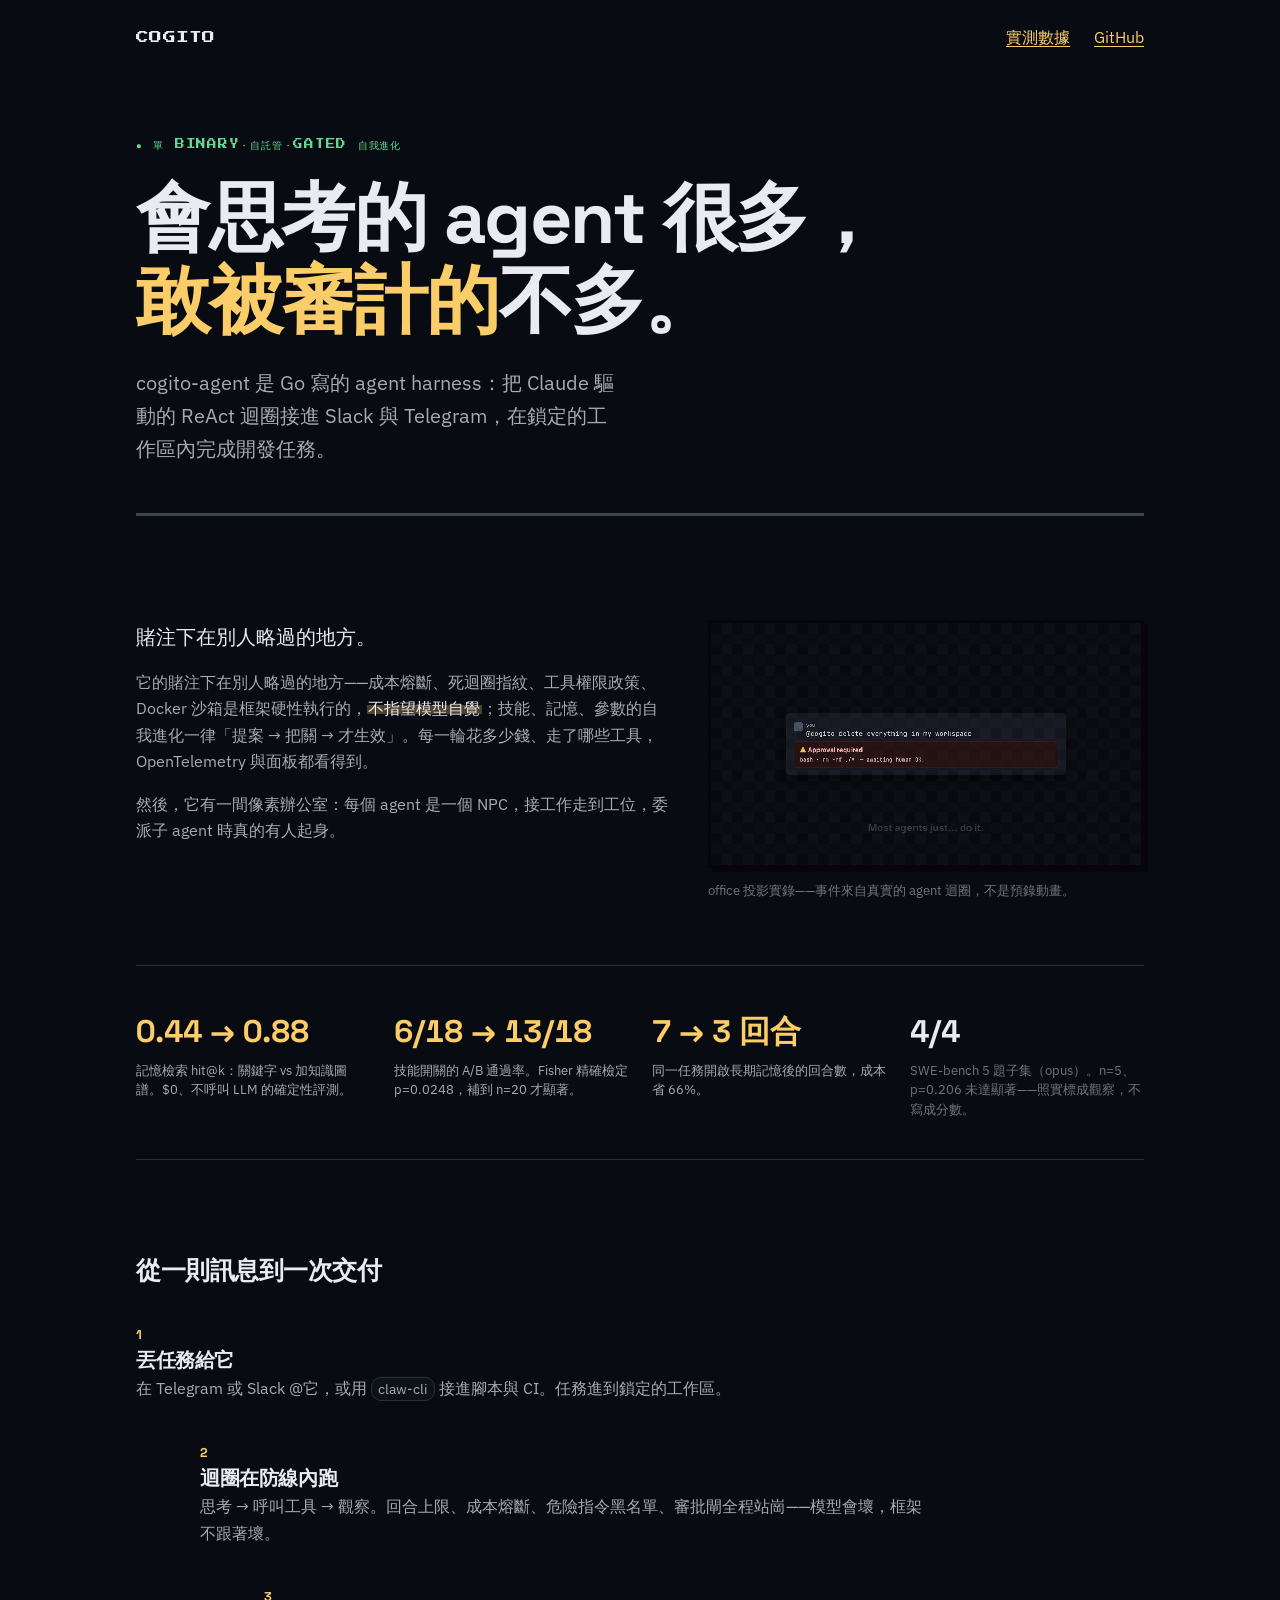
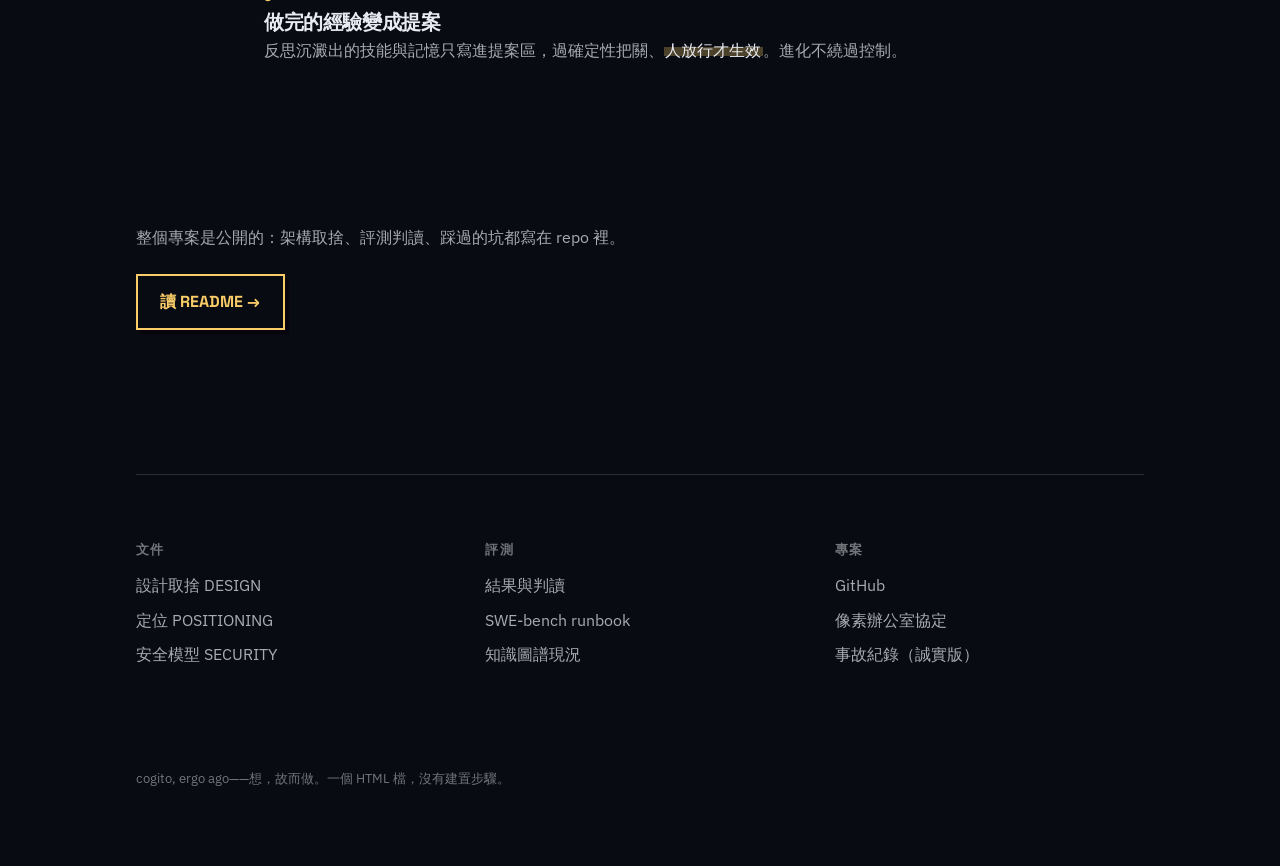
==== commit b9def673: "feat(site): scroll 觸發特效——進場 reveal、關鍵數字 count-up、重點字掃光 三個效果共用同一個 IntersectionObserver、同一個編排時刻（每區塊一次、" ====
--- a/site/index.html
+++ b/site/index.html
@@ -148,7 +148,17 @@
 .foot a:hover { color: var(--color-accent); text-decoration: underline; }
 .colophon { padding-block: var(--space-lg) var(--space-2xl); color: var(--color-faint); font-size: var(--text-sm); }
 
-/* ── 一次開場 stagger（唯一的進場動畫）── */
+/* ── scroll 進場（IntersectionObserver 加 .is-in；一次性、不重播）──
+   漸進增強：隱藏狀態只在 <html class="js"> 下生效——JS 掛了頁面照常完整。 */
+.js .sr { opacity: 0; transform: translateY(12px); }
+.js .sr.is-in { opacity: 1; transform: none; transition: opacity var(--dur-long) var(--ease-out), transform var(--dur-long) var(--ease-out); transition-delay: calc(var(--i, 0) * 90ms); }
+
+/* 重點字掃光：琥珀底從左掃到右，跟著所屬區塊的進場一起發生（同一個編排時刻，不是第四種噪音） */
+mark.hl { color: var(--color-ink); background: linear-gradient(oklch(87% 0.130 85 / 0.28), oklch(87% 0.130 85 / 0.28)) no-repeat 0 60%; background-size: 0% 45%; padding-inline: 0.08em; }
+.js .sr.is-in mark.hl { background-size: 100% 45%; transition: background-size 700ms var(--ease-out) 350ms; }
+html:not(.js) mark.hl { background-size: 100% 45%; }
+
+/* ── 一次開場 stagger（僅 hero；其餘交給 scroll 觸發）── */
 .reveal { opacity: 0; transform: translateY(8px); animation: reveal var(--dur-long) var(--ease-out) forwards; animation-delay: calc(var(--i, 0) * 70ms); }
 @keyframes reveal { to { opacity: 1; transform: none; } }
 @media (prefers-reduced-motion: reduce) {
@@ -190,19 +200,19 @@
   </section>
 
   <section class="pitch wrap">
-    <div class="reveal" style="--i:1">
+    <div class="sr" style="--i:0">
       <p class="lead">賭注下在別人略過的地方。</p>
-      <p class="muted">它的賭注下在別人略過的地方——成本熔斷、死迴圈指紋、工具權限政策、Docker 沙箱是框架硬性執行的，不指望模型自覺；技能、記憶、參數的自我進化一律「提案 → 把關 → 才生效」。每一輪花多少錢、走了哪些工具，OpenTelemetry 與面板都看得到。</p>
+      <p class="muted">它的賭注下在別人略過的地方——成本熔斷、死迴圈指紋、工具權限政策、Docker 沙箱是框架硬性執行的，<mark class="hl">不指望模型自覺</mark>；技能、記憶、參數的自我進化一律「提案 → 把關 → 才生效」。每一輪花多少錢、走了哪些工具，OpenTelemetry 與面板都看得到。</p>
       <p class="muted">然後，它有一間像素辦公室：每個 agent 是一個 NPC，接工作走到工位，委派子 agent 時真的有人起身。</p>
     </div>
-    <figure class="office reveal" style="--i:2">
+    <figure class="office sr" style="--i:1">
       <img src="assets/brag.gif" alt="像素辦公室投影：多個 NPC 員工在辦公室內走動、入座工位、開會" width="820" height="461" loading="lazy">
       <figcaption>office 投影實錄——事件來自真實的 agent 迴圈，不是預錄動畫。</figcaption>
     </figure>
   </section>
 
   <section id="eval" class="wrap">
-    <div class="stats reveal" style="--i:3">
+    <div class="stats sr" style="--i:0">
       <div><b class="up">0.50 → 1.00</b><span>記憶檢索 hit@k：關鍵字 vs 加知識圖譜。$0、不呼叫 LLM 的確定性評測。</span></div>
       <div><b class="up">7/20 → 15/20</b><span>技能開關的 A/B 通過率。Fisher 精確檢定 p=0.0248，補到 n=20 才顯著。</span></div>
       <div><b class="up">8 → 3 回合</b><span>同一任務開啟長期記憶後的回合數，成本省 66%。</span></div>
@@ -211,17 +221,17 @@
   </section>
 
   <section class="steps-wrap wrap">
-    <h2 class="reveal" style="--i:4">從一則訊息到一次交付</h2>
+    <h2 class="sr" style="--i:0">從一則訊息到一次交付</h2>
     <ol class="steps">
-      <li class="reveal" style="--i:5"><span class="stage">1</span><h3>丟任務給它</h3><p>在 Telegram 或 Slack @它，或用 <code>claw-cli</code> 接進腳本與 CI。任務進到鎖定的工作區。</p></li>
-      <li class="reveal" style="--i:6"><span class="stage">2</span><h3>迴圈在防線內跑</h3><p>思考 → 呼叫工具 → 觀察。回合上限、成本熔斷、危險指令黑名單、審批閘全程站崗——模型會壞，框架不跟著壞。</p></li>
-      <li class="reveal" style="--i:7"><span class="stage">3</span><h3>做完的經驗變成提案</h3><p>反思沉澱出的技能與記憶只寫進提案區，過確定性把關、人放行才生效。進化不繞過控制。</p></li>
+      <li class="sr" style="--i:1"><span class="stage">1</span><h3>丟任務給它</h3><p>在 Telegram 或 Slack @它，或用 <code>claw-cli</code> 接進腳本與 CI。任務進到鎖定的工作區。</p></li>
+      <li class="sr" style="--i:2"><span class="stage">2</span><h3>迴圈在防線內跑</h3><p>思考 → 呼叫工具 → 觀察。回合上限、成本熔斷、危險指令黑名單、審批閘全程站崗——模型會壞，框架不跟著壞。</p></li>
+      <li class="sr" style="--i:3"><span class="stage">3</span><h3>做完的經驗變成提案</h3><p>反思沉澱出的技能與記憶只寫進提案區，過確定性把關、<mark class="hl">人放行才生效</mark>。進化不繞過控制。</p></li>
     </ol>
   </section>
 
   <section class="cta-band wrap">
-    <p class="reveal" style="--i:8">整個專案是公開的：架構取捨、評測判讀、踩過的坑都寫在 repo 裡。</p>
-    <a class="cta-outline reveal" style="--i:9" href="https://github.com/SIMPLYBOYS/cogito-agent">讀 README →</a>
+    <p class="sr" style="--i:0">整個專案是公開的：架構取捨、評測判讀、踩過的坑都寫在 repo 裡。</p>
+    <a class="cta-outline sr" style="--i:1" href="https://github.com/SIMPLYBOYS/cogito-agent">讀 README →</a>
   </section>
 </main>
 
@@ -254,5 +264,48 @@
   </div>
   <p class="colophon wrap-inner">cogito, ergo ago——想，故而做。一個 HTML 檔，沒有建置步驟。</p>
 </footer>
+<script>
+/* 漸進增強開關：沒有 JS 就沒有隱藏狀態，頁面照常完整 */
+document.documentElement.classList.add('js');
+
+const reduce = matchMedia('(prefers-reduced-motion: reduce)').matches;
+
+/* scroll 進場：一次性；reduced-motion 直接全部顯示 */
+const srs = document.querySelectorAll('.sr');
+if (reduce || !('IntersectionObserver' in window)) {
+  srs.forEach(el => el.classList.add('is-in'));
+} else {
+  const io = new IntersectionObserver(entries => {
+    for (const e of entries) if (e.isIntersecting) {
+      e.target.classList.add('is-in');
+      io.unobserve(e.target);
+      if (e.target.classList.contains('stats')) countUp(e.target);
+    }
+  }, { threshold: 0.25, rootMargin: '0px 0px -8% 0px' });
+  srs.forEach(el => io.observe(el));
+}
+
+/* 關鍵數字 count-up：逐 token 從 0 滾到實際值，格式（小數位/分數/箭頭）原樣保留。
+   螢幕閱讀器唸的是 aria-label 裡的最終值，不會聽到滾動過程。 */
+function countUp(stats) {
+  stats.querySelectorAll('b').forEach(b => {
+    const finalText = b.textContent;
+    b.setAttribute('aria-label', finalText);
+    const parts = finalText.split(/(\d+\.\d+|\d+)/);
+    const t0 = performance.now(), dur = 1200;
+    (function tick(now) {
+      const p = Math.min((now - t0) / dur, 1);
+      const eased = 1 - Math.pow(1 - p, 3); /* ease-out cubic */
+      b.textContent = parts.map(seg => {
+        if (!/^\d/.test(seg)) return seg;
+        const dec = seg.includes('.') ? seg.split('.')[1].length : 0;
+        return (parseFloat(seg) * eased).toFixed(dec);
+      }).join('');
+      if (p < 1) requestAnimationFrame(tick); else b.textContent = finalText;
+    })(t0);
+  });
+}
+if (reduce) document.querySelectorAll('.stats b').forEach(b => b.setAttribute('aria-label', b.textContent));
+</script>
 </body>
 </html>
